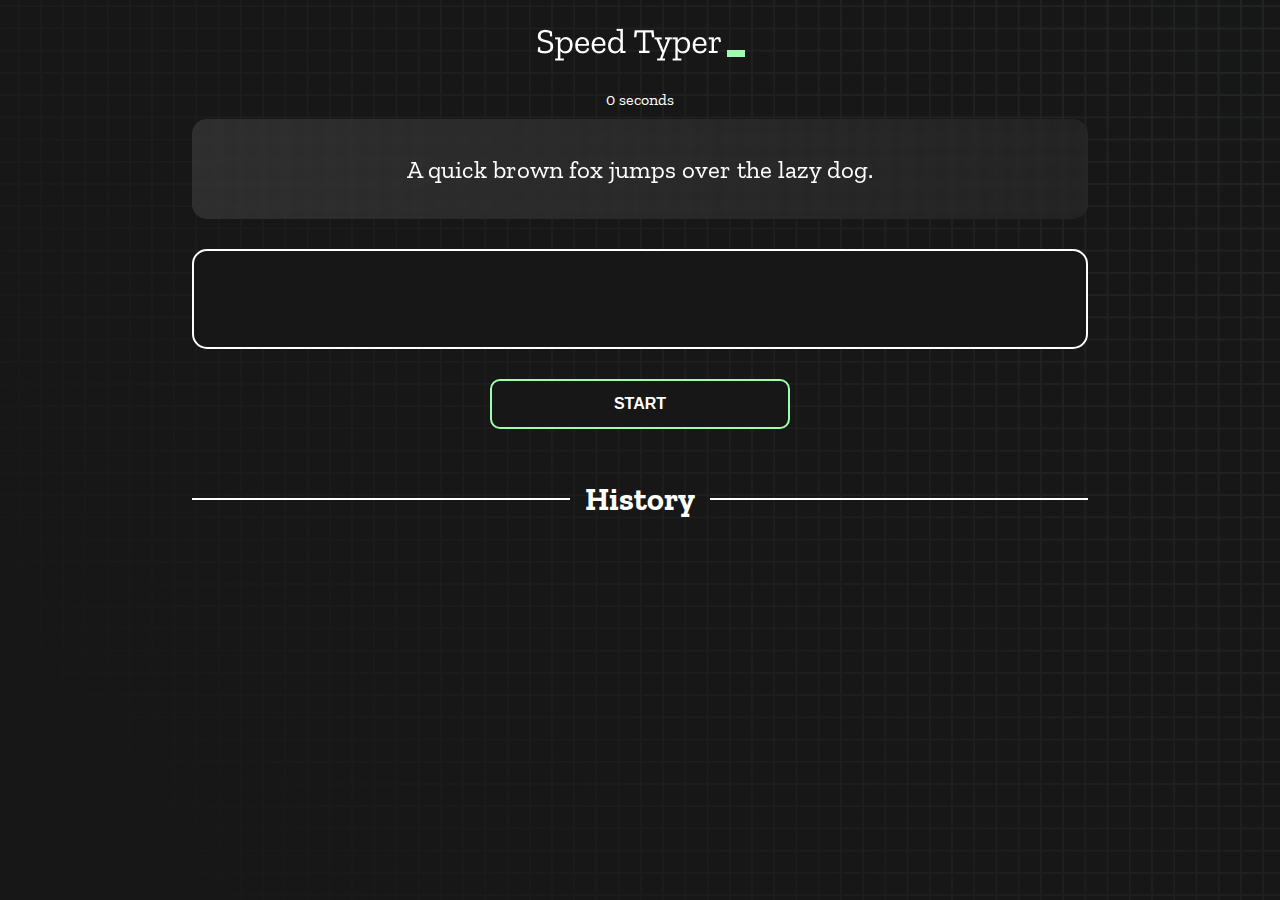
==== index.html @ 7c49f2d9 "Initial commit" ====
<!DOCTYPE html>
<html lang="en">
  <head>
    <meta charset="UTF-8" />
    <meta http-equiv="X-UA-Compatible" content="IE=edge" />
    <meta name="viewport" content="width=device-width, initial-scale=1.0" />
    <title>Speed Monster</title>
    <link rel="stylesheet" href="styles.css" />
    <link rel="preconnect" href="https://fonts.googleapis.com" />
    <link rel="preconnect" href="https://fonts.gstatic.com" crossorigin />
    <link
      href="https://fonts.googleapis.com/css2?family=Zilla+Slab:wght@300;400;500&display=swap"
      rel="stylesheet"
    />
  </head>
  <body>
    <h1 class="title"><img src="./logo.png" /></h1>
    <div id="show-time">0 seconds</div>

    <div class="box-container">
      <div id="question"></div>

      <div id="display" class="inactive"></div>

      <div class="buttons">
        <button id="starts">START</button>
      </div>

      <div class="divider-container">
        <div class="line"></div>
        <h1 class="title2">History</h1>
        <div class="line"></div>
      </div>
      <div id="histories"></div>
    </div>

    <div id="countdown"></div>
    <div id="modal-background" class="hidden"></div>
    <div id="result" class="hidden"></div>

    <script src="./history.js"></script>
    <script src="./script.js"></script>
  </body>
</html>
---- styles.css ----
* {
  padding: 0;
  margin: 0;
  box-sizing: border-box;
}

body {
  background-image: url("./bg.png");
  background-size: cover;
  background-position: left top;
  font-family: "Zilla Slab", serif;
}

.box-container {
  width: 70%;
  margin: 0 auto;
}

#question {
  height: 100px;
  display: flex;
  align-items: center;
  justify-content: center;
  color: white;
  font-size: 25px;
  border-radius: 15px;
  background: rgb(255, 255, 255);
  background: linear-gradient(
    92.49deg,
    rgba(255, 255, 255, 0.1) 0.18%,
    rgba(255, 255, 255, 0.05) 99.85%
  );
  backdrop-filter: blur(5px);
  margin-bottom: 30px;
}

#display {
  height: 100px;
  display: flex;
  flex-wrap: wrap;
  align-items: center;
  padding-left: 5rem;
  color: white;
  font-size: 32px;
  background-color: #171717;
  border: 2px solid #9dffad;
  border-radius: 15px;
}

#countdown {
  position: fixed;
  height: 100vh;
  width: 100vw;
  background-color: rgba(0, 0, 0, 0.8);
  top: 0;
  left: 0;
  display: flex;
  align-items: center;
  justify-content: center;
  font-size: 3rem;
  color: white;
  display: none;
}
#result {
  position: fixed;
  top: 10%; 
  left: 10%;
  transform: translate(-50%, -50%);
  height: 250px;
  width: 400px;
  background-color: #171717;
  border-radius: 15px;
  border: 2px solid #9dffad;
  color: white;
  text-align: center;
  padding: 2rem;
}
#show-time{
  text-align: center;
  color: white;
  margin: 10px 0;
}

.green {
  color: #9dffad;
}
.red {
  color: #eb6565;
}
.bold {
  font-weight: 700;
}
.inactive {
  border: 2px solid white !important;
}
.hidden {
  display: none;
}
.title {
  text-align: center;
  color: white;
  margin: 20px 0;
}

.divider-container {
  height: 80px;
  display: flex;
  justify-content: center;
  align-items: center;
  gap: 15px;
  margin: 0 auto;
}

.line {
  height: 2px;
  background: white;
  width: 100%;
}

.title2 {
  color: white;
  display: block;
}

.buttons {
  display: flex;
  justify-content: center;
  margin: 30px 0;
}
button {
  padding: 10px 20px;
  border: none;
  font-size: 16px;
  font-weight: bold;
  width: 300px;
  height: 50px;
  color: white;
  background-color: #171717;
  border-radius: 10px;
  border: 2px solid #9dffad;
  cursor: pointer;
}

#histories {
  display: flex;
  flex-wrap: wrap;
  justify-content: space-around;
}

.card {
  width: 100%;
  height: 100%;
  padding: 50px;
  display: flex;
  justify-content: space-between;
  align-items: center;
  padding: 20px 30px;
  color: white;
  border-radius: 15px;
  background: rgb(255, 255, 255);
  background: linear-gradient(
    92.49deg,
    rgba(255, 255, 255, 0.1) 0.18%,
    rgba(255, 255, 255, 0.05) 99.85%
  );
  backdrop-filter: blur(5px);
  margin-bottom: 30px;
}

#modal-background {
  background: rgb(255, 255, 255);
  background: linear-gradient(
    92.49deg,
    rgba(255, 255, 255, 0.1) 0.18%,
    rgba(255, 255, 255, 0.05) 99.85%
  );
  backdrop-filter: blur(5px);
  height: 100vh;
  width: 100%;
  position: fixed;
  top: 0;
}

@media only screen and (max-width: 700px) {
  .box-container {
    padding: 0 20px;
    width: 100%;
  }
  .card {
    flex-direction: column;
  }
}
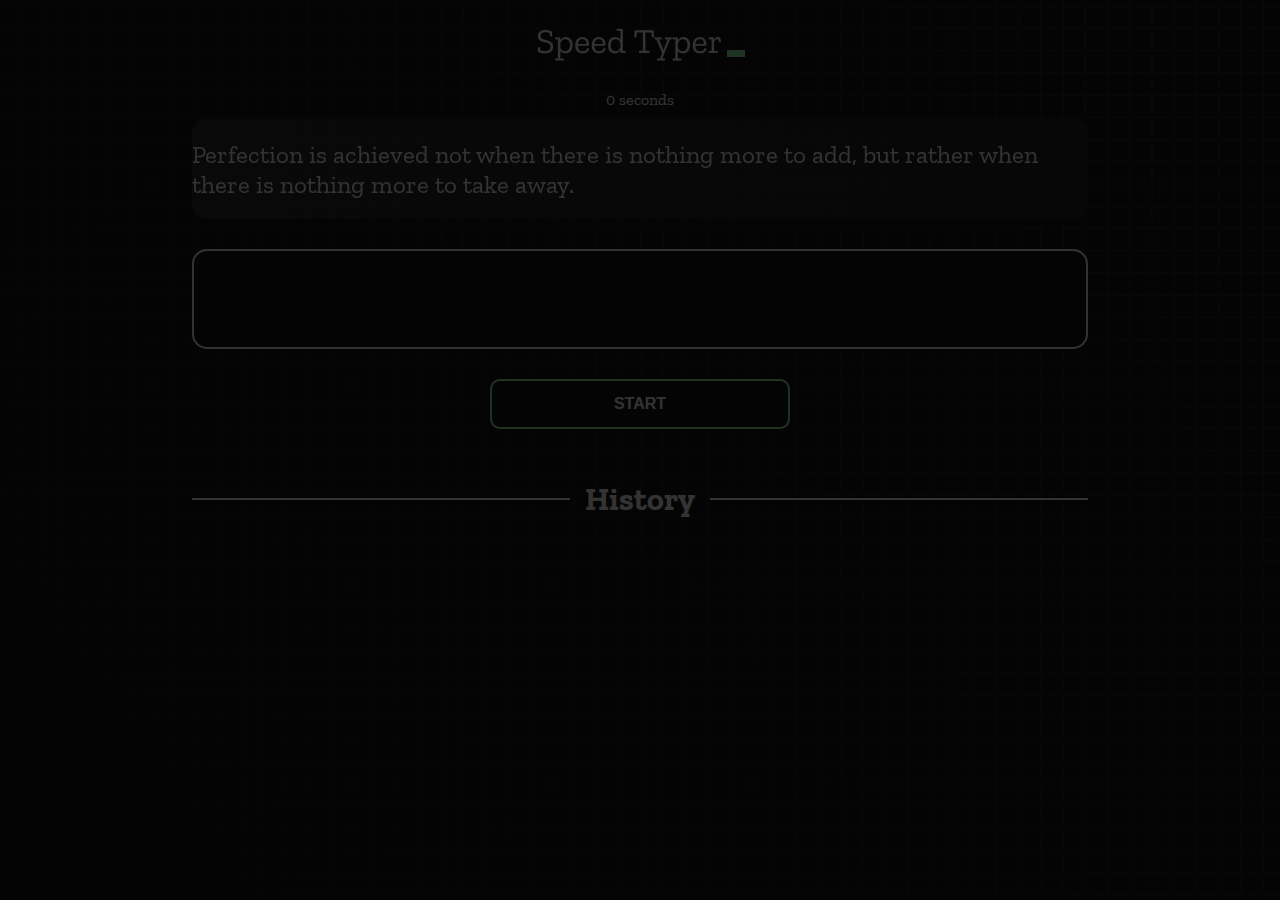
==== commit fc73767a: "working start button" ====
--- a/index.html
+++ b/index.html
@@ -1,44 +1,49 @@
 <!DOCTYPE html>
 <html lang="en">
-  <head>
-    <meta charset="UTF-8" />
-    <meta http-equiv="X-UA-Compatible" content="IE=edge" />
-    <meta name="viewport" content="width=device-width, initial-scale=1.0" />
-    <title>Speed Monster</title>
-    <link rel="stylesheet" href="styles.css" />
-    <link rel="preconnect" href="https://fonts.googleapis.com" />
-    <link rel="preconnect" href="https://fonts.gstatic.com" crossorigin />
-    <link
-      href="https://fonts.googleapis.com/css2?family=Zilla+Slab:wght@300;400;500&display=swap"
-      rel="stylesheet"
-    />
-  </head>
-  <body>
-    <h1 class="title"><img src="./logo.png" /></h1>
-    <div id="show-time">0 seconds</div>
 
-    <div class="box-container">
-      <div id="question"></div>
+<head>
+  <meta charset="UTF-8" />
+  <meta http-equiv="X-UA-Compatible" content="IE=edge" />
+  <meta name="viewport" content="width=device-width, initial-scale=1.0" />
+  <title>Speed Monster</title>
+  <link rel="stylesheet" href="styles.css" />
+  <link rel="preconnect" href="https://fonts.googleapis.com" />
+  <link rel="preconnect" href="https://fonts.gstatic.com" crossorigin />
+  <link href="https://fonts.googleapis.com/css2?family=Zilla+Slab:wght@300;400;500&display=swap" rel="stylesheet" />
+  <link href="https://cdn.jsdelivr.net/npm/bootstrap@5.2.1/dist/css/bootstrap.min.css" rel="stylesheet"
+    integrity="sha384-iYQeCzEYFbKjA/T2uDLTpkwGzCiq6soy8tYaI1GyVh/UjpbCx/TYkiZhlZB6+fzT" crossorigin="anonymous">
+</head>
 
-      <div id="display" class="inactive"></div>
+<body>
+  <h1 class="title"><img src="./logo.png" /></h1>
+  <div id="show-time">0 seconds</div>
 
-      <div class="buttons">
-        <button id="starts">START</button>
-      </div>
+  <div class="box-container">
+    <div id="question"></div>
 
-      <div class="divider-container">
-        <div class="line"></div>
-        <h1 class="title2">History</h1>
-        <div class="line"></div>
-      </div>
-      <div id="histories"></div>
+    <div id="display" class="inactive"></div>
+
+    <div class="buttons">
+      <button id="starts">START</button>
     </div>
 
-    <div id="countdown"></div>
-    <div id="modal-background" class="hidden"></div>
-    <div id="result" class="hidden"></div>
+    <div class="divider-container">
+      <div class="line"></div>
+      <h1 class="title2">History</h1>
+      <div class="line"></div>
+    </div>
+    <div id="histories"></div>
+  </div>
 
-    <script src="./history.js"></script>
-    <script src="./script.js"></script>
-  </body>
-</html>
+  <div id="countdown"></div>
+  <div id="modal-background" class="hidden"></div>
+  <div id="result" class="hidden"></div>
+
+  <script src="./history.js"></script>
+  <script src="./script.js"></script>
+  <script src="https://cdn.jsdelivr.net/npm/bootstrap@5.2.1/dist/js/bootstrap.bundle.min.js"
+    integrity="sha384-u1OknCvxWvY5kfmNBILK2hRnQC3Pr17a+RTT6rIHI7NnikvbZlHgTPOOmMi466C8"
+    crossorigin="anonymous"></script>
+</body>
+
+</html>--- a/styles.css
+++ b/styles.css
@@ -25,11 +25,9 @@
   font-size: 25px;
   border-radius: 15px;
   background: rgb(255, 255, 255);
-  background: linear-gradient(
-    92.49deg,
-    rgba(255, 255, 255, 0.1) 0.18%,
-    rgba(255, 255, 255, 0.05) 99.85%
-  );
+  background: linear-gradient(92.49deg,
+      rgba(255, 255, 255, 0.1) 0.18%,
+      rgba(255, 255, 255, 0.05) 99.85%);
   backdrop-filter: blur(5px);
   margin-bottom: 30px;
 }
@@ -61,9 +59,10 @@
   color: white;
   display: none;
 }
+
 #result {
   position: fixed;
-  top: 10%; 
+  top: 10%;
   left: 10%;
   transform: translate(-50%, -50%);
   height: 250px;
@@ -75,7 +74,8 @@
   text-align: center;
   padding: 2rem;
 }
-#show-time{
+
+#show-time {
   text-align: center;
   color: white;
   margin: 10px 0;
@@ -84,18 +84,23 @@
 .green {
   color: #9dffad;
 }
+
 .red {
   color: #eb6565;
 }
+
 .bold {
   font-weight: 700;
 }
+
 .inactive {
   border: 2px solid white !important;
 }
+
 .hidden {
   display: none;
 }
+
 .title {
   text-align: center;
   color: white;
@@ -127,6 +132,7 @@
   justify-content: center;
   margin: 30px 0;
 }
+
 button {
   padding: 10px 20px;
   border: none;
@@ -158,22 +164,18 @@
   color: white;
   border-radius: 15px;
   background: rgb(255, 255, 255);
-  background: linear-gradient(
-    92.49deg,
-    rgba(255, 255, 255, 0.1) 0.18%,
-    rgba(255, 255, 255, 0.05) 99.85%
-  );
+  background: linear-gradient(92.49deg,
+      rgba(255, 255, 255, 0.1) 0.18%,
+      rgba(255, 255, 255, 0.05) 99.85%);
   backdrop-filter: blur(5px);
   margin-bottom: 30px;
 }
 
 #modal-background {
   background: rgb(255, 255, 255);
-  background: linear-gradient(
-    92.49deg,
-    rgba(255, 255, 255, 0.1) 0.18%,
-    rgba(255, 255, 255, 0.05) 99.85%
-  );
+  background: linear-gradient(92.49deg,
+      rgba(255, 255, 255, 0.1) 0.18%,
+      rgba(255, 255, 255, 0.05) 99.85%);
   backdrop-filter: blur(5px);
   height: 100vh;
   width: 100%;
@@ -186,7 +188,8 @@
     padding: 0 20px;
     width: 100%;
   }
+
   .card {
     flex-direction: column;
   }
-}
+}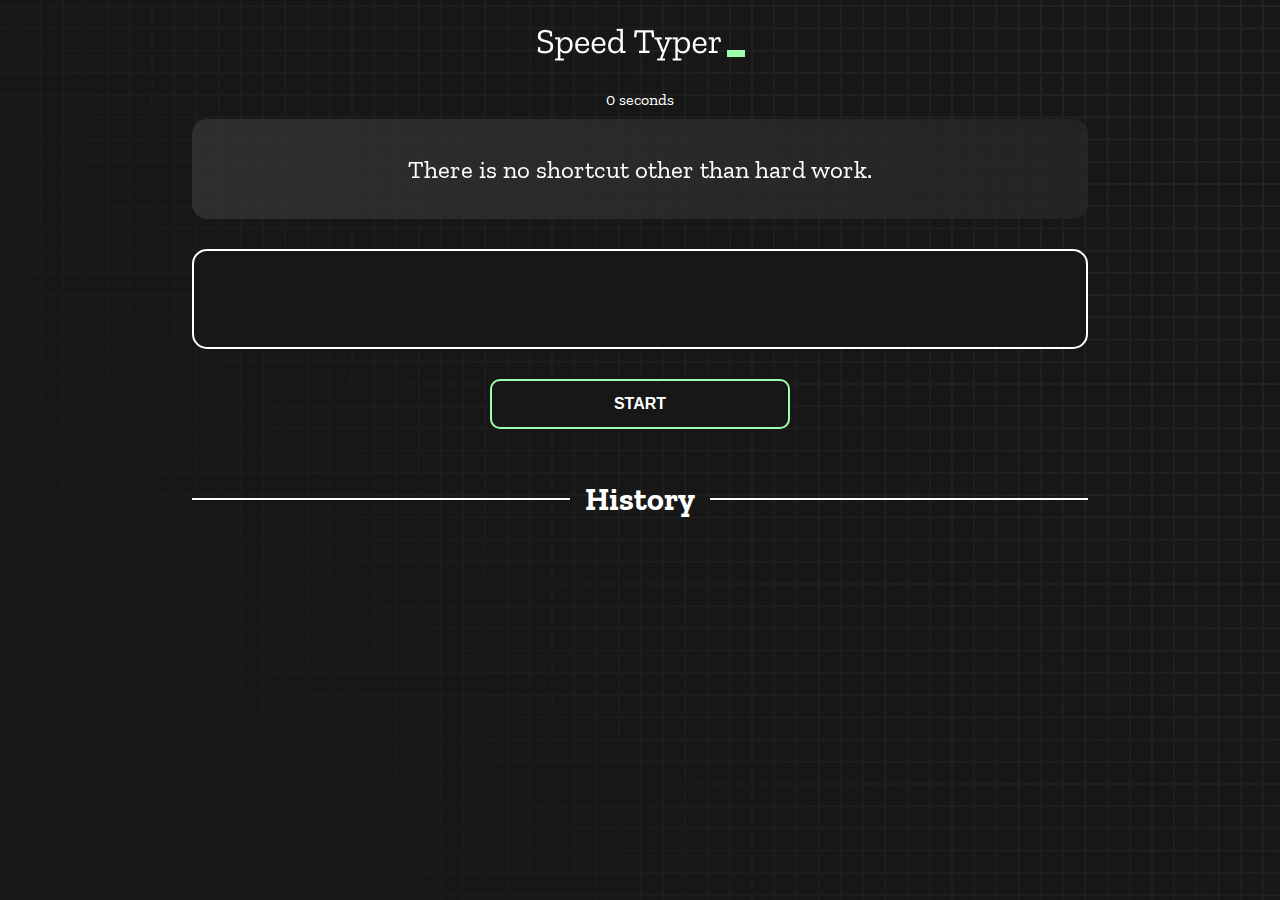
==== commit 9385e273: "added errorcount" ====
--- a/index.html
+++ b/index.html
@@ -5,13 +5,12 @@
   <meta charset="UTF-8" />
   <meta http-equiv="X-UA-Compatible" content="IE=edge" />
   <meta name="viewport" content="width=device-width, initial-scale=1.0" />
-  <title>Speed Monster</title>
+  <title>Type Monster</title>
   <link rel="stylesheet" href="styles.css" />
   <link rel="preconnect" href="https://fonts.googleapis.com" />
   <link rel="preconnect" href="https://fonts.gstatic.com" crossorigin />
   <link href="https://fonts.googleapis.com/css2?family=Zilla+Slab:wght@300;400;500&display=swap" rel="stylesheet" />
-  <link href="https://cdn.jsdelivr.net/npm/bootstrap@5.2.1/dist/css/bootstrap.min.css" rel="stylesheet"
-    integrity="sha384-iYQeCzEYFbKjA/T2uDLTpkwGzCiq6soy8tYaI1GyVh/UjpbCx/TYkiZhlZB6+fzT" crossorigin="anonymous">
+
 </head>
 
 <body>
@@ -41,9 +40,6 @@
 
   <script src="./history.js"></script>
   <script src="./script.js"></script>
-  <script src="https://cdn.jsdelivr.net/npm/bootstrap@5.2.1/dist/js/bootstrap.bundle.min.js"
-    integrity="sha384-u1OknCvxWvY5kfmNBILK2hRnQC3Pr17a+RTT6rIHI7NnikvbZlHgTPOOmMi466C8"
-    crossorigin="anonymous"></script>
 </body>
 
 </html>--- a/styles.css
+++ b/styles.css
@@ -62,8 +62,8 @@
 
 #result {
   position: fixed;
-  top: 10%;
-  left: 10%;
+  top: 50%;
+  left: 50%;
   transform: translate(-50%, -50%);
   height: 250px;
   width: 400px;
@@ -147,10 +147,16 @@
   cursor: pointer;
 }
 
-#histories {
+/* #histories {
   display: flex;
   flex-wrap: wrap;
   justify-content: space-around;
+} */
+
+#histories {
+  display: grid;
+  grid-template-columns: repeat(auto-fill, minmax(clamp(30%, (400px - 100vw)*1000, 100%), 1fr));
+  grid-gap: 5px;
 }
 
 .card {
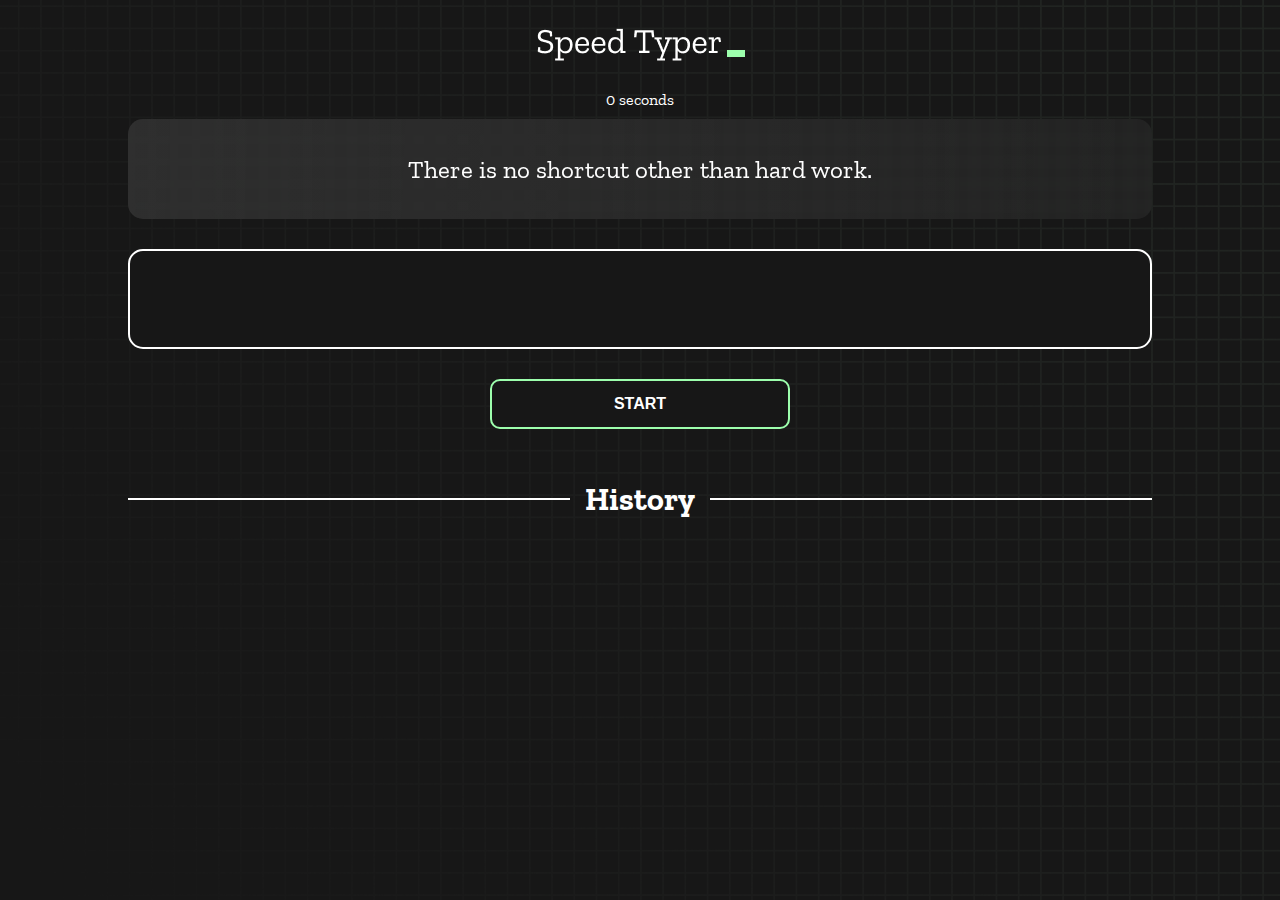
==== commit 1e956de3: "added modal in center" ====
--- a/index.html
+++ b/index.html
@@ -10,7 +10,6 @@
   <link rel="preconnect" href="https://fonts.googleapis.com" />
   <link rel="preconnect" href="https://fonts.gstatic.com" crossorigin />
   <link href="https://fonts.googleapis.com/css2?family=Zilla+Slab:wght@300;400;500&display=swap" rel="stylesheet" />
-
 </head>
 
 <body>
--- a/styles.css
+++ b/styles.css
@@ -147,16 +147,10 @@
   cursor: pointer;
 }
 
-/* #histories {
+#histories {
   display: flex;
   flex-wrap: wrap;
   justify-content: space-around;
-} */
-
-#histories {
-  display: grid;
-  grid-template-columns: repeat(auto-fill, minmax(clamp(30%, (400px - 100vw)*1000, 100%), 1fr));
-  grid-gap: 5px;
 }
 
 .card {
@@ -189,7 +183,7 @@
   top: 0;
 }
 
-@media only screen and (max-width: 700px) {
+@media only screen and (max-width: 768px) {
   .box-container {
     padding: 0 20px;
     width: 100%;
@@ -198,4 +192,22 @@
   .card {
     flex-direction: column;
   }
+}
+
+@media only screen and (min-width: 769px) {
+  .box-container {
+    width: 80%;
+    margin: 0 auto;
+  }
+
+  #histories {
+    display: grid;
+    grid-template-columns: 1fr 1fr 1fr;
+    grid-gap: 10px;
+  }
+
+  .card {
+    display: flex;
+    flex-direction: column;
+  }
 }